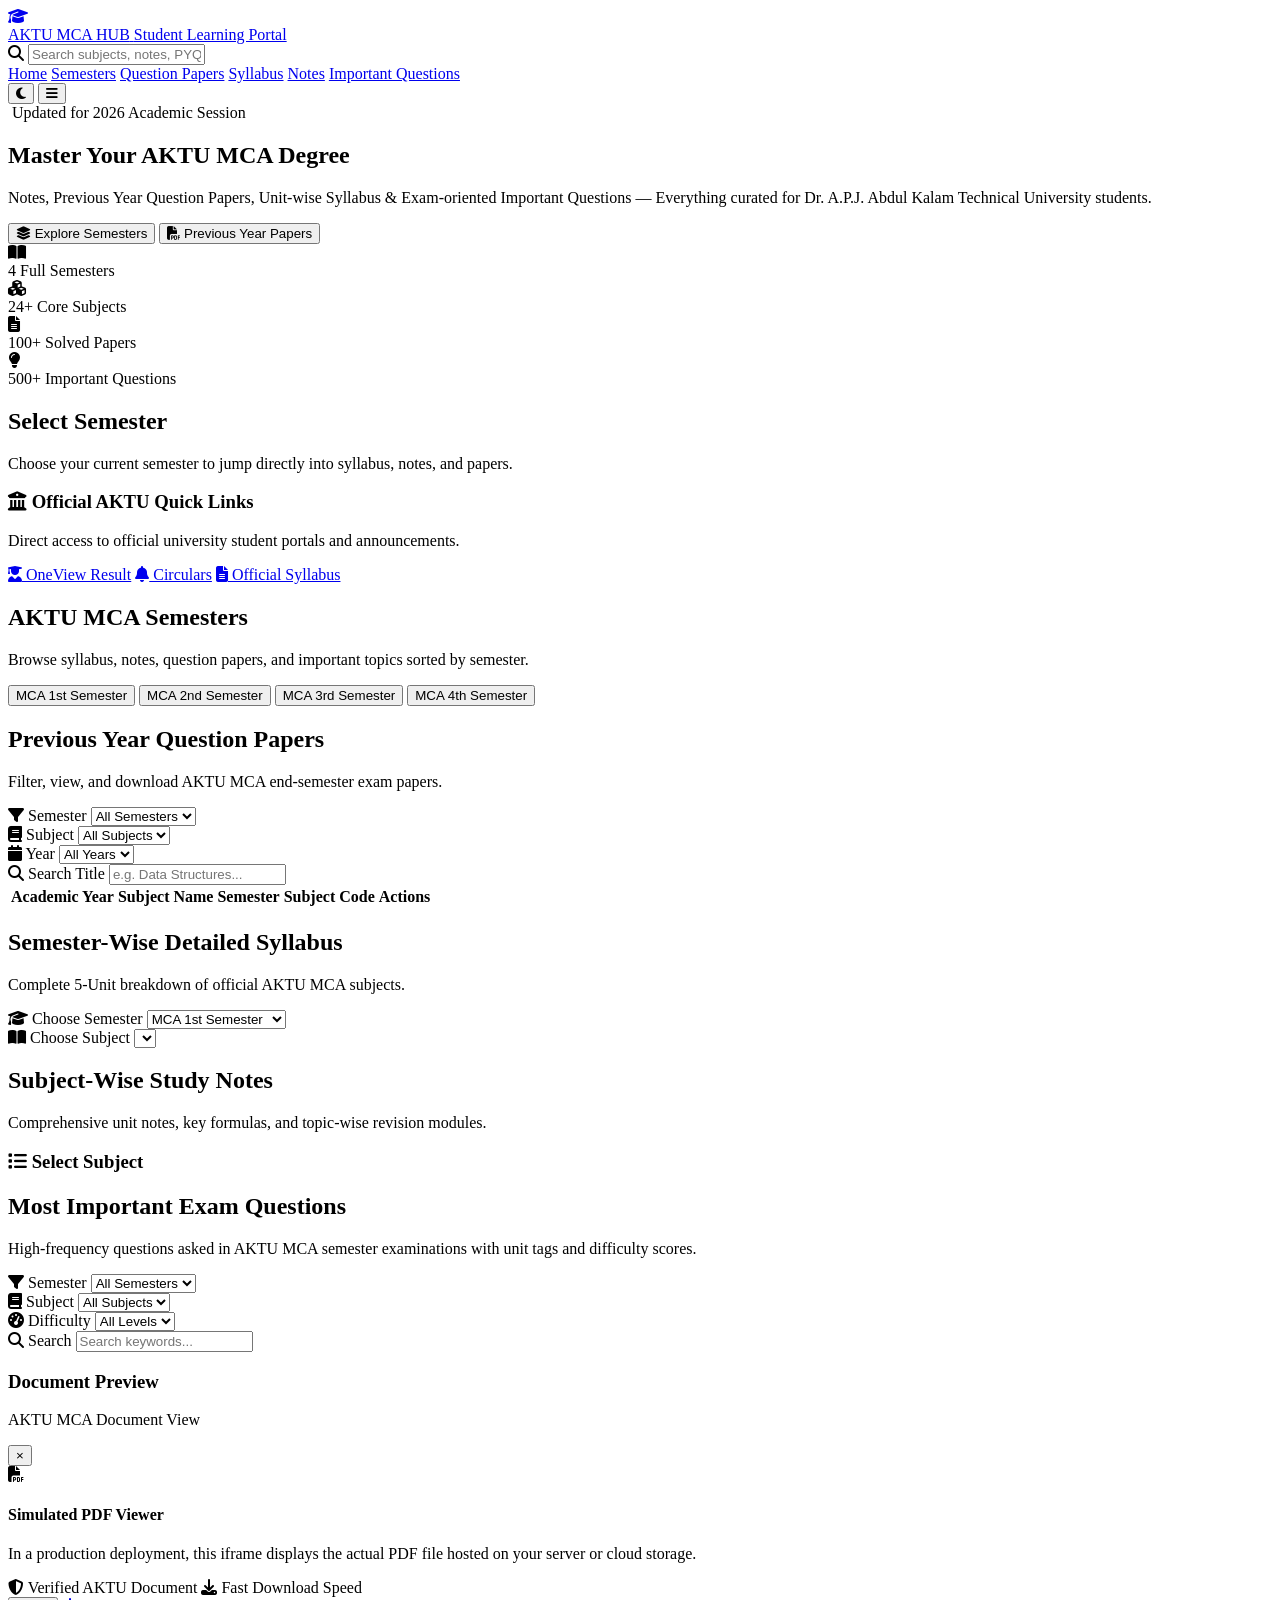
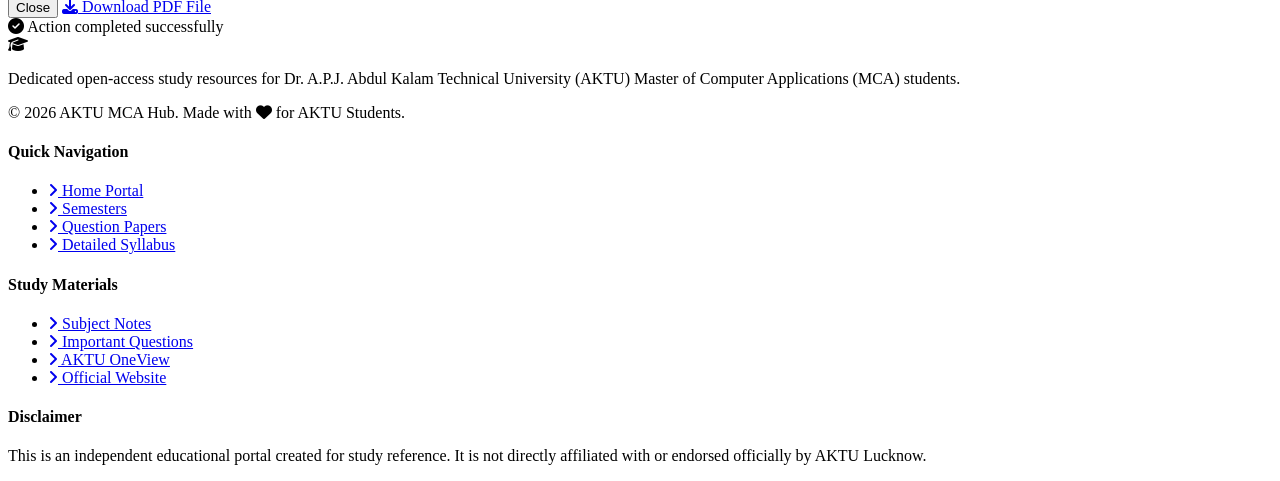
==== index.html @ 26874385 "Rename gemini-code-1790350436405.html to index.html" ====
<!DOCTYPE html>
<html lang="en">
<head>
    <meta charset="UTF-8">
    <meta name="viewport" content="width=device-width, initial-scale=1.0">
    <title>AKTU MCA Hub | Notes, Syllabus, PYQs & Important Questions</title>
    <meta name="description" content="Ultimate educational portal for AKTU MCA students. Get semester syllabus, notes, previous year question papers, and important questions.">
    <!-- Google Fonts -->
    <link href="https://fonts.googleapis.com/css2?family=Plus+Jakarta+Sans:wght@400;500;600;700;800&family=Space+Grotesk:wght@600;700&display=swap" rel="stylesheet">
    <!-- FontAwesome Icons -->
    <link rel="stylesheet" href="https://cdnjs.cloudflare.com/ajax/libs/font-awesome/6.4.0/css/all.min.css">
    <!-- Custom Stylesheet -->
    <link rel="stylesheet" href="style.css">
</head>
<body>

    <!-- Header Navigation -->
    <header class="header">
        <div class="nav-container">
            <a href="#home" class="logo" onclick="switchTab('home')">
                <i class="fa-solid fa-graduation-cap logo-icon"></i>
                <div class="logo-text">
                    <span class="logo-title">AKTU MCA <span class="badge-tag">HUB</span></span>
                    <span class="logo-sub">Student Learning Portal</span>
                </div>
            </a>

            <!-- Search Bar in Header -->
            <div class="header-search">
                <i class="fa-solid fa-magnifying-glass search-icon"></i>
                <input type="text" id="globalSearchInput" placeholder="Search subjects, notes, PYQs, units..." onkeyup="handleGlobalSearch(event)">
                <div id="searchResults" class="search-dropdown"></div>
            </div>

            <nav class="nav-links" id="navLinks">
                <a href="#home" class="nav-link active" onclick="switchTab('home')">Home</a>
                <a href="#semesters" class="nav-link" onclick="switchTab('semesters')">Semesters</a>
                <a href="#papers" class="nav-link" onclick="switchTab('papers')">Question Papers</a>
                <a href="#syllabus" class="nav-link" onclick="switchTab('syllabus')">Syllabus</a>
                <a href="#notes" class="nav-link" onclick="switchTab('notes')">Notes</a>
                <a href="#important" class="nav-link" onclick="switchTab('important')">Important Questions</a>
            </nav>

            <div class="nav-actions">
                <button class="icon-btn" id="themeToggle" onclick="toggleTheme()" title="Toggle Dark/Light Mode">
                    <i class="fa-solid fa-moon"></i>
                </button>
                <button class="mobile-toggle" onclick="toggleMobileMenu()" aria-label="Toggle Navigation">
                    <i class="fa-solid fa-bars"></i>
                </button>
            </div>
        </div>
    </header>

    <!-- Main Content Container -->
    <main class="main-content">

        <!-- ================= HOME TAB ================= -->
        <section id="homeTab" class="tab-content active">
            <!-- Hero Section -->
            <div class="hero">
                <div class="hero-badge">
                    <i class="fa-solid fa-sparkles"></i> Updated for 2026 Academic Session
                </div>
                <h1 class="hero-title">
                    Master Your <span class="text-gradient">AKTU MCA</span> Degree
                </h1>
                <p class="hero-subtitle">
                    Notes, Previous Year Question Papers, Unit-wise Syllabus & Exam-oriented Important Questions — Everything curated for Dr. A.P.J. Abdul Kalam Technical University students.
                </p>
                <div class="hero-cta">
                    <button class="btn btn-primary" onclick="switchTab('semesters')">
                        <i class="fa-solid fa-layer-group"></i> Explore Semesters
                    </button>
                    <button class="btn btn-secondary" onclick="switchTab('papers')">
                        <i class="fa-solid fa-file-pdf"></i> Previous Year Papers
                    </button>
                </div>

                <!-- Stats Grid -->
                <div class="stats-grid">
                    <div class="stat-card">
                        <div class="stat-icon bg-blue"><i class="fa-solid fa-book-open"></i></div>
                        <div class="stat-info">
                            <span class="stat-num">4</span>
                            <span class="stat-label">Full Semesters</span>
                        </div>
                    </div>
                    <div class="stat-card">
                        <div class="stat-icon bg-purple"><i class="fa-solid fa-cubes"></i></div>
                        <div class="stat-info">
                            <span class="stat-num">24+</span>
                            <span class="stat-label">Core Subjects</span>
                        </div>
                    </div>
                    <div class="stat-card">
                        <div class="stat-icon bg-indigo"><i class="fa-solid fa-file-lines"></i></div>
                        <div class="stat-info">
                            <span class="stat-num">100+</span>
                            <span class="stat-label">Solved Papers</span>
                        </div>
                    </div>
                    <div class="stat-card">
                        <div class="stat-icon bg-sky"><i class="fa-solid fa-lightbulb"></i></div>
                        <div class="stat-info">
                            <span class="stat-num">500+</span>
                            <span class="stat-label">Important Questions</span>
                        </div>
                    </div>
                </div>
            </div>

            <!-- Quick Access Semesters -->
            <div class="section-container">
                <div class="section-header">
                    <h2>Select Semester</h2>
                    <p>Choose your current semester to jump directly into syllabus, notes, and papers.</p>
                </div>
                <div class="grid-4" id="homeSemesterCards"></div>
            </div>

            <!-- AKTU Quick Links Bar -->
            <div class="section-container">
                <div class="aktu-banner">
                    <div class="aktu-banner-content">
                        <h3><i class="fa-solid fa-building-columns"></i> Official AKTU Quick Links</h3>
                        <p>Direct access to official university student portals and announcements.</p>
                    </div>
                    <div class="aktu-links">
                        <a href="https://oneview.aktu.ac.in/" target="_blank" rel="noopener" class="aktu-link-btn"><i class="fa-solid fa-user-graduate"></i> OneView Result</a>
                        <a href="https://aktu.ac.in/circulars.html" target="_blank" rel="noopener" class="aktu-link-btn"><i class="fa-solid fa-bell"></i> Circulars</a>
                        <a href="https://aktu.ac.in/syllabus.html" target="_blank" rel="noopener" class="aktu-link-btn"><i class="fa-solid fa-file-lines"></i> Official Syllabus</a>
                    </div>
                </div>
            </div>
        </section>

        <!-- ================= SEMESTERS TAB ================= -->
        <section id="semestersTab" class="tab-content">
            <div class="page-header">
                <h1>AKTU MCA Semesters</h1>
                <p>Browse syllabus, notes, question papers, and important topics sorted by semester.</p>
            </div>

            <!-- Semester Tabs Navigation -->
            <div class="sem-pills-nav" id="semPillsNav">
                <button class="sem-pill active" onclick="filterSemesterTab(1)">MCA 1st Semester</button>
                <button class="sem-pill" onclick="filterSemesterTab(2)">MCA 2nd Semester</button>
                <button class="sem-pill" onclick="filterSemesterTab(3)">MCA 3rd Semester</button>
                <button class="sem-pill" onclick="filterSemesterTab(4)">MCA 4th Semester</button>
            </div>

            <div id="semesterSubjectsDisplay" class="grid-3 mt-8"></div>
        </section>

        <!-- ================= QUESTION PAPERS TAB ================= -->
        <section id="papersTab" class="tab-content">
            <div class="page-header">
                <h1>Previous Year Question Papers</h1>
                <p>Filter, view, and download AKTU MCA end-semester exam papers.</p>
            </div>

            <!-- Filters Bar -->
            <div class="filter-card">
                <div class="filter-grid">
                    <div class="filter-group">
                        <label for="paperSemFilter"><i class="fa-solid fa-filter"></i> Semester</label>
                        <select id="paperSemFilter" onchange="applyPaperFilters()">
                            <option value="all">All Semesters</option>
                            <option value="1">1st Semester</option>
                            <option value="2">2nd Semester</option>
                            <option value="3">3rd Semester</option>
                            <option value="4">4th Semester</option>
                        </select>
                    </div>
                    <div class="filter-group">
                        <label for="paperSubjectFilter"><i class="fa-solid fa-book"></i> Subject</label>
                        <select id="paperSubjectFilter" onchange="applyPaperFilters()">
                            <option value="all">All Subjects</option>
                        </select>
                    </div>
                    <div class="filter-group">
                        <label for="paperYearFilter"><i class="fa-solid fa-calendar"></i> Year</label>
                        <select id="paperYearFilter" onchange="applyPaperFilters()">
                            <option value="all">All Years</option>
                            <option value="2025-26">2025-26</option>
                            <option value="2024-25">2024-25</option>
                            <option value="2023-24">2023-24</option>
                            <option value="2022-23">2022-23</option>
                            <option value="2021-22">2021-22</option>
                        </select>
                    </div>
                    <div class="filter-group search-filter">
                        <label for="paperSearchInput"><i class="fa-solid fa-search"></i> Search Title</label>
                        <input type="text" id="paperSearchInput" placeholder="e.g. Data Structures..." oninput="applyPaperFilters()">
                    </div>
                </div>
            </div>

            <!-- Papers Table -->
            <div class="table-responsive mt-6">
                <table class="data-table">
                    <thead>
                        <tr>
                            <th>Academic Year</th>
                            <th>Subject Name</th>
                            <th>Semester</th>
                            <th>Subject Code</th>
                            <th>Actions</th>
                        </tr>
                    </thead>
                    <tbody id="papersTableBody">
                        <!-- Populated by JavaScript -->
                    </tbody>
                </table>
            </div>
        </section>

        <!-- ================= SYLLABUS TAB ================= -->
        <section id="syllabusTab" class="tab-content">
            <div class="page-header">
                <h1>Semester-Wise Detailed Syllabus</h1>
                <p>Complete 5-Unit breakdown of official AKTU MCA subjects.</p>
            </div>

            <div class="filter-card">
                <div class="filter-grid-2">
                    <div class="filter-group">
                        <label for="sylSemSelect"><i class="fa-solid fa-graduation-cap"></i> Choose Semester</label>
                        <select id="sylSemSelect" onchange="populateSyllabusSubjects()">
                            <option value="1">MCA 1st Semester</option>
                            <option value="2">MCA 2nd Semester</option>
                            <option value="3">MCA 3rd Semester</option>
                            <option value="4">MCA 4th Semester</option>
                        </select>
                    </div>
                    <div class="filter-group">
                        <label for="sylSubSelect"><i class="fa-solid fa-book-open"></i> Choose Subject</label>
                        <select id="sylSubSelect" onchange="renderSyllabusDetail()"></select>
                    </div>
                </div>
            </div>

            <div id="syllabusDetailContainer" class="mt-6"></div>
        </section>

        <!-- ================= NOTES TAB ================= -->
        <section id="notesTab" class="tab-content">
            <div class="page-header">
                <h1>Subject-Wise Study Notes</h1>
                <p>Comprehensive unit notes, key formulas, and topic-wise revision modules.</p>
            </div>

            <div class="notes-wrapper">
                <!-- Sidebar Subject List -->
                <div class="notes-sidebar">
                    <h3 class="sidebar-title"><i class="fa-solid fa-list"></i> Select Subject</h3>
                    <div id="notesSubjectList" class="notes-sub-list"></div>
                </div>

                <!-- Main Content Area -->
                <div class="notes-main" id="notesMainContent">
                    <!-- Populated dynamically -->
                </div>
            </div>
        </section>

        <!-- ================= IMPORTANT QUESTIONS TAB ================= -->
        <section id="importantTab" class="tab-content">
            <div class="page-header">
                <h1>Most Important Exam Questions</h1>
                <p>High-frequency questions asked in AKTU MCA semester examinations with unit tags and difficulty scores.</p>
            </div>

            <div class="filter-card">
                <div class="filter-grid">
                    <div class="filter-group">
                        <label for="impSemFilter"><i class="fa-solid fa-filter"></i> Semester</label>
                        <select id="impSemFilter" onchange="applyImportantFilters()">
                            <option value="all">All Semesters</option>
                            <option value="1">1st Semester</option>
                            <option value="2">2nd Semester</option>
                            <option value="3">3rd Semester</option>
                            <option value="4">4th Semester</option>
                        </select>
                    </div>
                    <div class="filter-group">
                        <label for="impSubjectFilter"><i class="fa-solid fa-book"></i> Subject</label>
                        <select id="impSubjectFilter" onchange="applyImportantFilters()">
                            <option value="all">All Subjects</option>
                        </select>
                    </div>
                    <div class="filter-group">
                        <label for="impDiffFilter"><i class="fa-solid fa-gauge-high"></i> Difficulty</label>
                        <select id="impDiffFilter" onchange="applyImportantFilters()">
                            <option value="all">All Levels</option>
                            <option value="Easy">Easy</option>
                            <option value="Medium">Medium</option>
                            <option value="Hard">Hard</option>
                        </select>
                    </div>
                    <div class="filter-group">
                        <label for="impSearchInput"><i class="fa-solid fa-magnifying-glass"></i> Search</label>
                        <input type="text" id="impSearchInput" placeholder="Search keywords..." oninput="applyImportantFilters()">
                    </div>
                </div>
            </div>

            <div id="importantQuestionsList" class="grid-1 mt-6"></div>
        </section>

    </main>

    <!-- PDF Preview Modal -->
    <div id="pdfModal" class="modal">
        <div class="modal-content">
            <div class="modal-header">
                <div>
                    <h3 id="pdfModalTitle">Document Preview</h3>
                    <p id="pdfModalSubtitle" class="text-sm text-gray">AKTU MCA Document View</p>
                </div>
                <button class="modal-close" onclick="closePdfModal()">&times;</button>
            </div>
            <div class="modal-body">
                <div class="pdf-placeholder-box">
                    <i class="fa-solid fa-file-pdf pdf-big-icon"></i>
                    <h4 id="pdfSimTitle">Simulated PDF Viewer</h4>
                    <p>In a production deployment, this iframe displays the actual PDF file hosted on your server or cloud storage.</p>
                    <div class="pdf-sim-meta" id="pdfSimMeta">
                        <span><i class="fa-solid fa-shield-halved"></i> Verified AKTU Document</span>
                        <span><i class="fa-solid fa-download"></i> Fast Download Speed</span>
                    </div>
                </div>
            </div>
            <div class="modal-footer">
                <button class="btn btn-secondary" onclick="closePdfModal()">Close</button>
                <a id="pdfDownloadBtn" href="#" class="btn btn-primary" download><i class="fa-solid fa-download"></i> Download PDF File</a>
            </div>
        </div>
    </div>

    <!-- Quick Toast Notification -->
    <div id="toast" class="toast"><i class="fa-solid fa-circle-check"></i> <span id="toastMsg">Action completed successfully</span></div>

    <!-- Footer -->
    <footer class="footer">
        <div class="footer-container">
            <div class="footer-about">
                <div class="logo">
                    <i class="fa-solid fa-graduation-cap logo-icon"></i>
                    <span class="logo-title" style="color: white;">AKTU MCA <span class="badge-tag">HUB</span></span>
                </div>
                <p class="mt-4">Dedicated open-access study resources for Dr. A.P.J. Abdul Kalam Technical University (AKTU) Master of Computer Applications (MCA) students.</p>
                <p class="copyright">&copy; 2026 AKTU MCA Hub. Made with <i class="fa-solid fa-heart text-red"></i> for AKTU Students.</p>
            </div>

            <div class="footer-links-col">
                <h4>Quick Navigation</h4>
                <ul>
                    <li><a href="#home" onclick="switchTab('home')"><i class="fa-solid fa-angle-right"></i> Home Portal</a></li>
                    <li><a href="#semesters" onclick="switchTab('semesters')"><i class="fa-solid fa-angle-right"></i> Semesters</a></li>
                    <li><a href="#papers" onclick="switchTab('papers')"><i class="fa-solid fa-angle-right"></i> Question Papers</a></li>
                    <li><a href="#syllabus" onclick="switchTab('syllabus')"><i class="fa-solid fa-angle-right"></i> Detailed Syllabus</a></li>
                </ul>
            </div>

            <div class="footer-links-col">
                <h4>Study Materials</h4>
                <ul>
                    <li><a href="#notes" onclick="switchTab('notes')"><i class="fa-solid fa-angle-right"></i> Subject Notes</a></li>
                    <li><a href="#important" onclick="switchTab('important')"><i class="fa-solid fa-angle-right"></i> Important Questions</a></li>
                    <li><a href="https://oneview.aktu.ac.in/" target="_blank" rel="noopener"><i class="fa-solid fa-angle-right"></i> AKTU OneView</a></li>
                    <li><a href="https://aktu.ac.in/" target="_blank" rel="noopener"><i class="fa-solid fa-angle-right"></i> Official Website</a></li>
                </ul>
            </div>

            <div class="footer-links-col">
                <h4>Disclaimer</h4>
                <p class="text-sm">This is an independent educational portal created for study reference. It is not directly affiliated with or endorsed officially by AKTU Lucknow.</p>
            </div>
        </div>
    </footer>

    <!-- Custom Script -->
    <script src="script.js"></script>
</body>
</html>
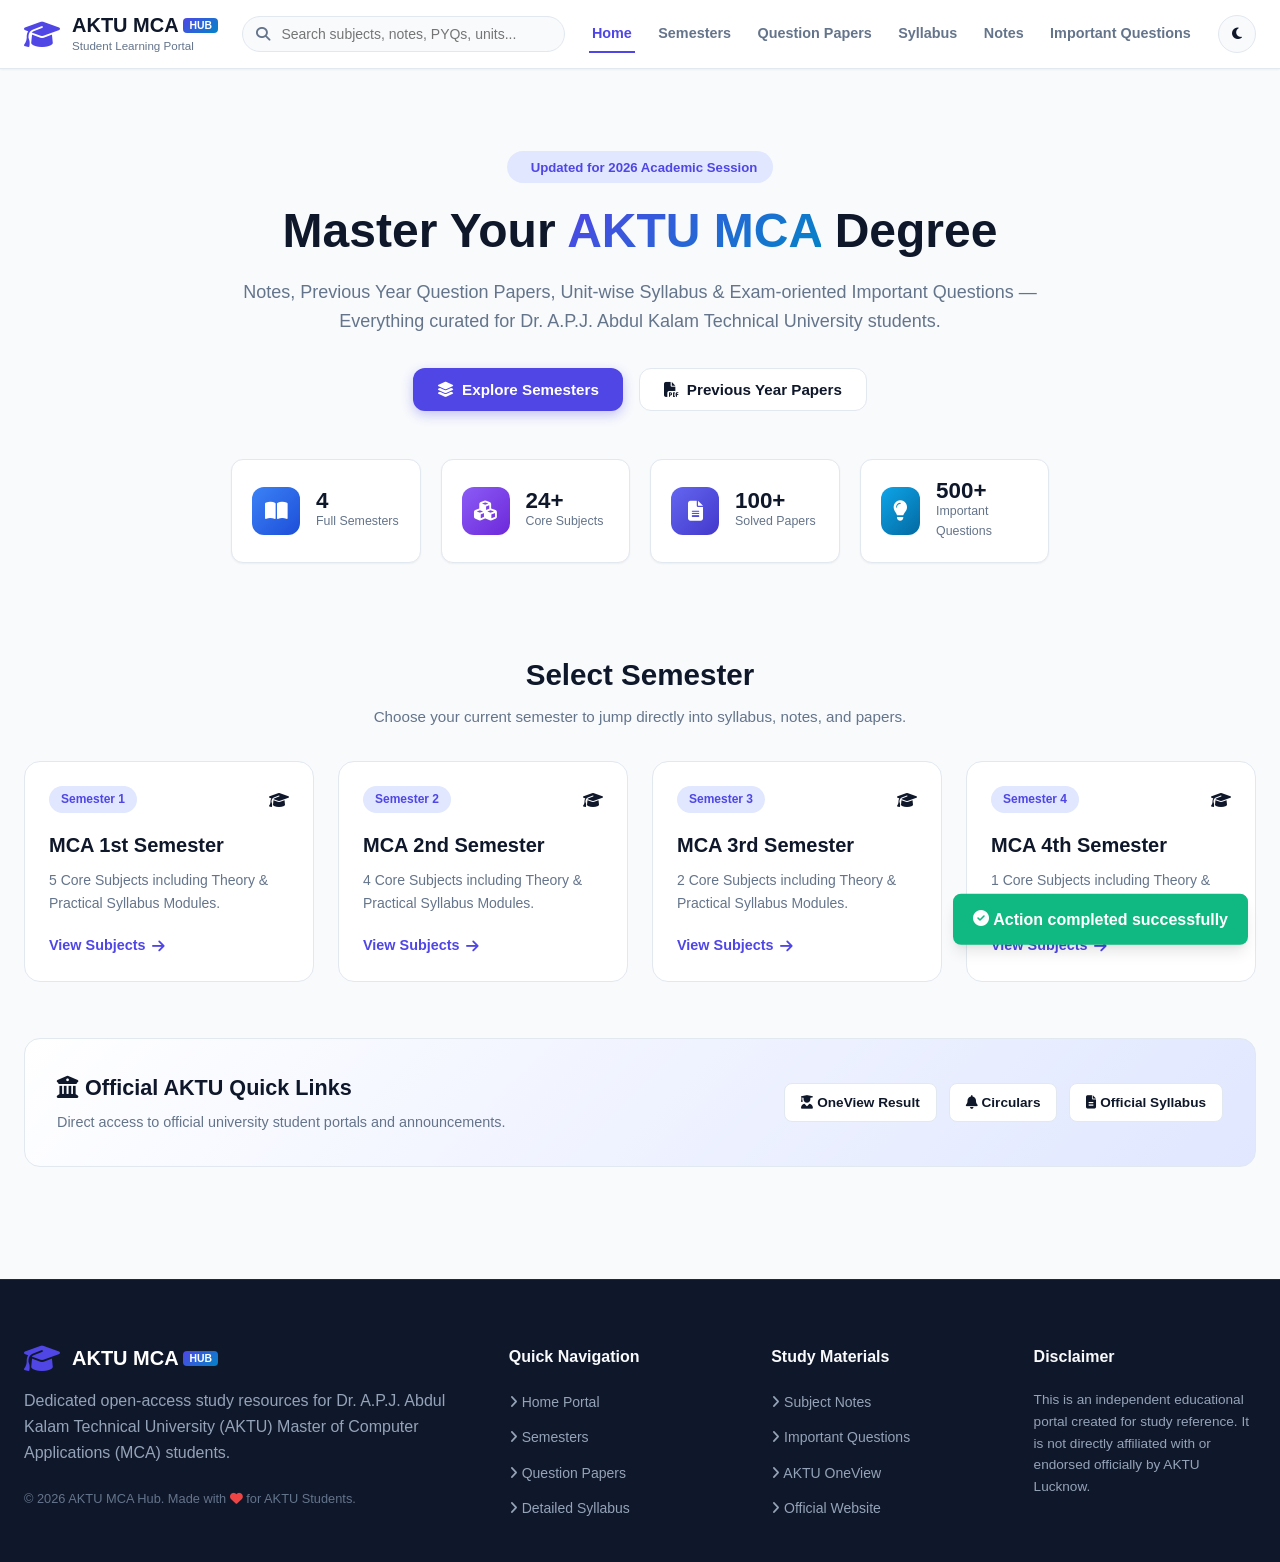
==== commit 08691e6b: "Update index.html" ====
--- a/index.html
+++ b/index.html
@@ -2,6 +2,7 @@
 <html lang="en">
 <head>
     <meta charset="UTF-8">
+    <meta name="google-site-verification" content="Li4722QIAtyXwgl3oSzcyCF-zjgNYUG3w9aTmEnImBg" />
     <meta name="viewport" content="width=device-width, initial-scale=1.0">
     <title>AKTU MCA Hub | Notes, Syllabus, PYQs & Important Questions</title>
     <meta name="description" content="Ultimate educational portal for AKTU MCA students. Get semester syllabus, notes, previous year question papers, and important questions.">
--- a/style.css
+++ b/style.css
@@ -0,0 +1,974 @@
+/* ==========================================================================
+   AKTU MCA Hub - Complete Stylesheet
+   Theme: Light/Dark Modern Academic Portal
+   ========================================================================== */
+
+:root {
+    --primary: #4f46e5;
+    --primary-hover: #4338ca;
+    --primary-light: #e0e7ff;
+    --secondary: #0284c7;
+    --secondary-hover: #0369a1;
+    --background: #f8fafc;
+    --surface: #ffffff;
+    --surface-border: #e2e8f0;
+    --text-main: #0f172a;
+    --text-muted: #64748b;
+    --text-inverse: #ffffff;
+    --shadow-sm: 0 1px 2px 0 rgba(0, 0, 0, 0.05);
+    --shadow-md: 0 4px 6px -1px rgba(0, 0, 0, 0.1), 0 2px 4px -1px rgba(0, 0, 0, 0.06);
+    --shadow-lg: 0 10px 15px -3px rgba(0, 0, 0, 0.1), 0 4px 6px -2px rgba(0, 0, 0, 0.05);
+    --radius-sm: 8px;
+    --radius-md: 12px;
+    --radius-lg: 16px;
+    --transition: all 0.25s cubic-bezier(0.4, 0, 0.2, 1);
+}
+
+[data-theme="dark"] {
+    --primary: #6366f1;
+    --primary-hover: #818cf8;
+    --primary-light: rgba(99, 102, 241, 0.15);
+    --secondary: #38bdf8;
+    --secondary-hover: #7dd3fc;
+    --background: #0f172a;
+    --surface: #1e293b;
+    --surface-border: #334155;
+    --text-main: #f8fafc;
+    --text-muted: #94a3b8;
+    --shadow-sm: 0 1px 2px 0 rgba(0, 0, 0, 0.3);
+    --shadow-md: 0 4px 6px -1px rgba(0, 0, 0, 0.4);
+    --shadow-lg: 0 10px 25px -3px rgba(0, 0, 0, 0.5);
+}
+
+* {
+    box-sizing: border-box;
+    margin: 0;
+    padding: 0;
+}
+
+body {
+    font-family: 'Plus Jakarta Sans', sans-serif;
+    background-color: var(--background);
+    color: var(--text-main);
+    line-height: 1.6;
+    transition: background-color 0.3s, color 0.3s;
+}
+
+a {
+    color: var(--primary);
+    text-decoration: none;
+    transition: var(--transition);
+}
+
+a:hover {
+    color: var(--primary-hover);
+}
+
+button {
+    font-family: inherit;
+    cursor: pointer;
+    border: none;
+    outline: none;
+}
+
+/* ================= HEADER & NAV ================= */
+.header {
+    position: sticky;
+    top: 0;
+    z-index: 100;
+    background-color: var(--surface);
+    border-bottom: 1px solid var(--surface-border);
+    box-shadow: var(--shadow-sm);
+    backdrop-filter: blur(8px);
+}
+
+.nav-container {
+    max-width: 1280px;
+    margin: 0 auto;
+    padding: 0.8rem 1.5rem;
+    display: flex;
+    align-items: center;
+    justify-content: space-between;
+    gap: 1.5rem;
+}
+
+.logo {
+    display: flex;
+    align-items: center;
+    gap: 0.75rem;
+    text-decoration: none;
+}
+
+.logo-icon {
+    font-size: 1.8rem;
+    color: var(--primary);
+}
+
+.logo-text {
+    display: flex;
+    flex-direction: column;
+}
+
+.logo-title {
+    font-family: 'Space Grotesk', sans-serif;
+    font-weight: 700;
+    font-size: 1.25rem;
+    color: var(--text-main);
+    line-height: 1.2;
+}
+
+.badge-tag {
+    background: linear-gradient(135deg, var(--primary), var(--secondary));
+    color: white;
+    font-size: 0.65rem;
+    padding: 2px 6px;
+    border-radius: 4px;
+    vertical-align: middle;
+}
+
+.logo-sub {
+    font-size: 0.725rem;
+    color: var(--text-muted);
+}
+
+.header-search {
+    position: relative;
+    flex: 1;
+    max-width: 380px;
+}
+
+.header-search input {
+    width: 100%;
+    padding: 0.55rem 1rem 0.55rem 2.4rem;
+    border-radius: 20px;
+    border: 1px solid var(--surface-border);
+    background-color: var(--background);
+    color: var(--text-main);
+    font-size: 0.875rem;
+    transition: var(--transition);
+}
+
+.header-search input:focus {
+    border-color: var(--primary);
+    box-shadow: 0 0 0 3px var(--primary-light);
+    outline: none;
+}
+
+.search-icon {
+    position: absolute;
+    left: 0.85rem;
+    top: 50%;
+    transform: translateY(-50%);
+    color: var(--text-muted);
+    font-size: 0.875rem;
+}
+
+.search-dropdown {
+    position: absolute;
+    top: 110%;
+    left: 0;
+    right: 0;
+    background: var(--surface);
+    border: 1px solid var(--surface-border);
+    border-radius: var(--radius-md);
+    box-shadow: var(--shadow-lg);
+    max-height: 350px;
+    overflow-y: auto;
+    display: none;
+    z-index: 1000;
+}
+
+.search-dropdown.active {
+    display: block;
+}
+
+.search-item {
+    padding: 0.75rem 1rem;
+    border-bottom: 1px solid var(--surface-border);
+    cursor: pointer;
+    display: flex;
+    justify-content: space-between;
+    align-items: center;
+}
+
+.search-item:hover {
+    background-color: var(--primary-light);
+}
+
+.nav-links {
+    display: flex;
+    gap: 1.25rem;
+}
+
+.nav-link {
+    color: var(--text-muted);
+    font-weight: 600;
+    font-size: 0.9rem;
+    padding: 0.4rem 0.2rem;
+    border-bottom: 2px solid transparent;
+}
+
+.nav-link:hover, .nav-link.active {
+    color: var(--primary);
+    border-bottom-color: var(--primary);
+}
+
+.nav-actions {
+    display: flex;
+    align-items: center;
+    gap: 0.75rem;
+}
+
+.icon-btn {
+    background: var(--background);
+    border: 1px solid var(--surface-border);
+    color: var(--text-main);
+    width: 38px;
+    height: 38px;
+    border-radius: 50%;
+    display: flex;
+    align-items: center;
+    justify-content: center;
+    transition: var(--transition);
+}
+
+.icon-btn:hover {
+    background: var(--primary-light);
+    color: var(--primary);
+}
+
+.mobile-toggle {
+    display: none;
+    background: transparent;
+    font-size: 1.25rem;
+    color: var(--text-main);
+}
+
+/* ================= HERO SECTION ================= */
+.main-content {
+    max-width: 1280px;
+    margin: 0 auto;
+    padding: 2rem 1.5rem;
+    min-height: calc(100vh - 250px);
+}
+
+.tab-content {
+    display: none;
+    animation: fadeIn 0.3s ease-in-out;
+}
+
+.tab-content.active {
+    display: block;
+}
+
+@keyframes fadeIn {
+    from { opacity: 0; transform: translateY(6px); }
+    to { opacity: 1; transform: translateY(0); }
+}
+
+.hero {
+    text-align: center;
+    padding: 3rem 1rem 2rem;
+    max-width: 850px;
+    margin: 0 auto;
+}
+
+.hero-badge {
+    display: inline-flex;
+    align-items: center;
+    gap: 0.5rem;
+    background: var(--primary-light);
+    color: var(--primary);
+    font-weight: 700;
+    font-size: 0.825rem;
+    padding: 0.35rem 1rem;
+    border-radius: 20px;
+    margin-bottom: 1.25rem;
+}
+
+.hero-title {
+    font-family: 'Space Grotesk', sans-serif;
+    font-size: 3rem;
+    font-weight: 800;
+    line-height: 1.15;
+    margin-bottom: 1.25rem;
+}
+
+.text-gradient {
+    background: linear-gradient(135deg, var(--primary), var(--secondary));
+    -webkit-background-clip: text;
+    -webkit-text-fill-color: transparent;
+}
+
+.hero-subtitle {
+    font-size: 1.125rem;
+    color: var(--text-muted);
+    margin-bottom: 2rem;
+}
+
+.hero-cta {
+    display: flex;
+    justify-content: center;
+    gap: 1rem;
+    flex-wrap: wrap;
+    margin-bottom: 3rem;
+}
+
+.btn {
+    display: inline-flex;
+    align-items: center;
+    gap: 0.5rem;
+    padding: 0.75rem 1.5rem;
+    border-radius: var(--radius-md);
+    font-weight: 600;
+    font-size: 0.95rem;
+    transition: var(--transition);
+}
+
+.btn-primary {
+    background-color: var(--primary);
+    color: white;
+    box-shadow: 0 4px 12px rgba(79, 70, 229, 0.3);
+}
+
+.btn-primary:hover {
+    background-color: var(--primary-hover);
+    color: white;
+    transform: translateY(-2px);
+}
+
+.btn-secondary {
+    background-color: var(--surface);
+    color: var(--text-main);
+    border: 1px solid var(--surface-border);
+}
+
+.btn-secondary:hover {
+    background-color: var(--primary-light);
+    color: var(--primary);
+    transform: translateY(-2px);
+}
+
+.stats-grid {
+    display: grid;
+    grid-template-columns: repeat(auto-fit, minmax(180px, 1fr));
+    gap: 1.25rem;
+    margin-top: 1.5rem;
+}
+
+.stat-card {
+    background: var(--surface);
+    border: 1px solid var(--surface-border);
+    border-radius: var(--radius-md);
+    padding: 1.25rem;
+    display: flex;
+    align-items: center;
+    gap: 1rem;
+    box-shadow: var(--shadow-sm);
+}
+
+.stat-icon {
+    width: 48px;
+    height: 48px;
+    border-radius: 12px;
+    display: flex;
+    align-items: center;
+    justify-content: center;
+    font-size: 1.25rem;
+    color: white;
+}
+
+.bg-blue { background: linear-gradient(135deg, #3b82f6, #1d4ed8); }
+.bg-purple { background: linear-gradient(135deg, #8b5cf6, #6d28d9); }
+.bg-indigo { background: linear-gradient(135deg, #6366f1, #4338ca); }
+.bg-sky { background: linear-gradient(135deg, #0ea5e9, #0369a1); }
+
+.stat-info {
+    display: flex;
+    flex-direction: column;
+    text-align: left;
+}
+
+.stat-num {
+    font-weight: 800;
+    font-size: 1.4rem;
+    line-height: 1;
+}
+
+.stat-label {
+    font-size: 0.775rem;
+    color: var(--text-muted);
+}
+
+/* ================= GRID & CARDS ================= */
+.section-container {
+    margin-top: 3.5rem;
+}
+
+.section-header {
+    text-align: center;
+    margin-bottom: 2rem;
+}
+
+.section-header h2 {
+    font-family: 'Space Grotesk', sans-serif;
+    font-size: 1.85rem;
+    margin-bottom: 0.4rem;
+}
+
+.section-header p {
+    color: var(--text-muted);
+    font-size: 0.95rem;
+}
+
+.grid-4 { display: grid; grid-template-columns: repeat(auto-fit, minmax(260px, 1fr)); gap: 1.5rem; }
+.grid-3 { display: grid; grid-template-columns: repeat(auto-fit, minmax(310px, 1fr)); gap: 1.5rem; }
+.grid-2 { display: grid; grid-template-columns: repeat(auto-fit, minmax(450px, 1fr)); gap: 1.5rem; }
+.grid-1 { display: flex; flex-direction: column; gap: 1.25rem; }
+
+.card {
+    background: var(--surface);
+    border: 1px solid var(--surface-border);
+    border-radius: var(--radius-lg);
+    padding: 1.5rem;
+    transition: var(--transition);
+    display: flex;
+    flex-direction: column;
+    justify-content: space-between;
+}
+
+.card:hover {
+    transform: translateY(-4px);
+    box-shadow: var(--shadow-lg);
+    border-color: var(--primary-light);
+}
+
+.sem-card-header {
+    display: flex;
+    justify-content: space-between;
+    align-items: center;
+    margin-bottom: 1rem;
+}
+
+.sem-badge {
+    background: var(--primary-light);
+    color: var(--primary);
+    font-weight: 700;
+    font-size: 0.75rem;
+    padding: 0.25rem 0.75rem;
+    border-radius: 20px;
+}
+
+.card-title {
+    font-size: 1.25rem;
+    font-weight: 700;
+    margin-bottom: 0.5rem;
+}
+
+.card-desc {
+    color: var(--text-muted);
+    font-size: 0.875rem;
+    margin-bottom: 1.25rem;
+}
+
+.card-link {
+    font-weight: 700;
+    font-size: 0.9rem;
+    display: inline-flex;
+    align-items: center;
+    gap: 0.4rem;
+}
+
+/* Official AKTU Banner */
+.aktu-banner {
+    background: linear-gradient(135deg, var(--surface), var(--primary-light));
+    border: 1px solid var(--surface-border);
+    border-radius: var(--radius-lg);
+    padding: 2rem;
+    display: flex;
+    justify-content: space-between;
+    align-items: center;
+    flex-wrap: wrap;
+    gap: 1.5rem;
+}
+
+.aktu-banner-content h3 {
+    font-size: 1.35rem;
+    margin-bottom: 0.3rem;
+}
+
+.aktu-banner-content p {
+    color: var(--text-muted);
+    font-size: 0.9rem;
+}
+
+.aktu-links {
+    display: flex;
+    gap: 0.75rem;
+    flex-wrap: wrap;
+}
+
+.aktu-link-btn {
+    background: var(--surface);
+    color: var(--text-main);
+    border: 1px solid var(--surface-border);
+    padding: 0.5rem 1rem;
+    border-radius: var(--radius-sm);
+    font-size: 0.85rem;
+    font-weight: 600;
+}
+
+.aktu-link-btn:hover {
+    background: var(--primary);
+    color: white;
+}
+
+/* ================= PAGE HEADERS & FILTERS ================= */
+.page-header {
+    margin-bottom: 2rem;
+}
+
+.page-header h1 {
+    font-family: 'Space Grotesk', sans-serif;
+    font-size: 2.25rem;
+    margin-bottom: 0.3rem;
+}
+
+.page-header p {
+    color: var(--text-muted);
+}
+
+.filter-card {
+    background: var(--surface);
+    border: 1px solid var(--surface-border);
+    border-radius: var(--radius-md);
+    padding: 1.25rem;
+    box-shadow: var(--shadow-sm);
+}
+
+.filter-grid {
+    display: grid;
+    grid-template-columns: repeat(auto-fit, minmax(200px, 1fr));
+    gap: 1rem;
+}
+
+.filter-grid-2 {
+    display: grid;
+    grid-template-columns: repeat(auto-fit, minmax(280px, 1fr));
+    gap: 1rem;
+}
+
+.filter-group {
+    display: flex;
+    flex-direction: column;
+    gap: 0.4rem;
+}
+
+.filter-group label {
+    font-size: 0.8rem;
+    font-weight: 700;
+    color: var(--text-muted);
+}
+
+.filter-group select, .filter-group input {
+    padding: 0.6rem 0.8rem;
+    border-radius: var(--radius-sm);
+    border: 1px solid var(--surface-border);
+    background: var(--background);
+    color: var(--text-main);
+    font-size: 0.9rem;
+    outline: none;
+}
+
+.filter-group select:focus, .filter-group input:focus {
+    border-color: var(--primary);
+}
+
+/* ================= TABLES ================= */
+.table-responsive {
+    overflow-x: auto;
+    background: var(--surface);
+    border: 1px solid var(--surface-border);
+    border-radius: var(--radius-md);
+}
+
+.data-table {
+    width: 100%;
+    border-collapse: collapse;
+    text-align: left;
+}
+
+.data-table th, .data-table td {
+    padding: 1rem 1.25rem;
+    border-bottom: 1px solid var(--surface-border);
+}
+
+.data-table th {
+    background-color: var(--background);
+    font-weight: 700;
+    font-size: 0.85rem;
+    color: var(--text-muted);
+    text-transform: uppercase;
+}
+
+.data-table tbody tr:hover {
+    background-color: var(--primary-light);
+}
+
+.code-badge {
+    font-family: monospace;
+    background: var(--background);
+    padding: 2px 6px;
+    border-radius: 4px;
+    border: 1px solid var(--surface-border);
+    font-size: 0.85rem;
+}
+
+/* ================= SEMESTER PILLS NAV ================= */
+.sem-pills-nav {
+    display: flex;
+    gap: 0.5rem;
+    border-bottom: 2px solid var(--surface-border);
+    padding-bottom: 0.5rem;
+    overflow-x: auto;
+}
+
+.sem-pill {
+    padding: 0.6rem 1.25rem;
+    border-radius: var(--radius-sm);
+    background: transparent;
+    color: var(--text-muted);
+    font-weight: 600;
+    white-space: nowrap;
+}
+
+.sem-pill.active {
+    background: var(--primary);
+    color: white;
+}
+
+.subject-card-actions {
+    display: flex;
+    flex-wrap: wrap;
+    gap: 0.5rem;
+    margin-top: 1rem;
+    padding-top: 1rem;
+    border-top: 1px solid var(--surface-border);
+}
+
+.sub-action-btn {
+    font-size: 0.775rem;
+    padding: 0.35rem 0.65rem;
+    border-radius: 6px;
+    background: var(--background);
+    border: 1px solid var(--surface-border);
+    color: var(--text-main);
+    font-weight: 600;
+}
+
+.sub-action-btn:hover {
+    background: var(--primary-light);
+    color: var(--primary);
+}
+
+/* ================= NOTES LAYOUT ================= */
+.notes-wrapper {
+    display: grid;
+    grid-template-columns: 280px 1fr;
+    gap: 1.5rem;
+}
+
+.notes-sidebar {
+    background: var(--surface);
+    border: 1px solid var(--surface-border);
+    border-radius: var(--radius-md);
+    padding: 1.25rem;
+    height: fit-content;
+}
+
+.sidebar-title {
+    font-size: 1rem;
+    margin-bottom: 1rem;
+    padding-bottom: 0.5rem;
+    border-bottom: 1px solid var(--surface-border);
+}
+
+.notes-sub-list {
+    display: flex;
+    flex-direction: column;
+    gap: 0.4rem;
+}
+
+.notes-sub-item {
+    padding: 0.6rem 0.8rem;
+    border-radius: var(--radius-sm);
+    cursor: pointer;
+    font-size: 0.875rem;
+    font-weight: 600;
+    color: var(--text-muted);
+    transition: var(--transition);
+}
+
+.notes-sub-item:hover, .notes-sub-item.active {
+    background: var(--primary-light);
+    color: var(--primary);
+}
+
+.notes-main {
+    background: var(--surface);
+    border: 1px solid var(--surface-border);
+    border-radius: var(--radius-md);
+    padding: 1.75rem;
+}
+
+.topic-accordion {
+    border: 1px solid var(--surface-border);
+    border-radius: var(--radius-md);
+    margin-bottom: 1rem;
+    overflow: hidden;
+}
+
+.topic-header {
+    background: var(--background);
+    padding: 1rem 1.25rem;
+    font-weight: 700;
+    cursor: pointer;
+    display: flex;
+    justify-content: space-between;
+    align-items: center;
+}
+
+.topic-body {
+    padding: 1.25rem;
+    border-top: 1px solid var(--surface-border);
+    display: none;
+    background: var(--surface);
+}
+
+.topic-accordion.open .topic-body {
+    display: block;
+}
+
+/* ================= IMPORTANT QUESTIONS ================= */
+.imp-card {
+    background: var(--surface);
+    border: 1px solid var(--surface-border);
+    border-left: 4px solid var(--primary);
+    border-radius: var(--radius-md);
+    padding: 1.25rem;
+}
+
+.imp-header {
+    display: flex;
+    justify-content: space-between;
+    gap: 1rem;
+    margin-bottom: 0.75rem;
+}
+
+.imp-tags {
+    display: flex;
+    gap: 0.5rem;
+    align-items: center;
+}
+
+.tag {
+    font-size: 0.7rem;
+    font-weight: 700;
+    padding: 2px 8px;
+    border-radius: 12px;
+    text-transform: uppercase;
+}
+
+.tag-unit { background: #e0f2fe; color: #0369a1; }
+.tag-easy { background: #dcfce7; color: #15803d; }
+.tag-med { background: #fef3c7; color: #b45309; }
+.tag-hard { background: #ffe4e6; color: #be123c; }
+
+.imp-q-text {
+    font-size: 1.05rem;
+    font-weight: 700;
+    margin-bottom: 0.75rem;
+}
+
+.answer-toggle-btn {
+    background: transparent;
+    color: var(--primary);
+    font-weight: 700;
+    font-size: 0.85rem;
+    padding: 0;
+}
+
+.answer-box {
+    margin-top: 1rem;
+    padding: 1rem;
+    background: var(--background);
+    border-radius: var(--radius-sm);
+    font-size: 0.9rem;
+    display: none;
+    border-left: 3px solid var(--secondary);
+}
+
+/* ================= MODAL & TOAST ================= */
+.modal {
+    position: fixed;
+    top: 0; left: 0; width: 100%; height: 100%;
+    background: rgba(0,0,0,0.6);
+    display: none;
+    align-items: center;
+    justify-content: center;
+    z-index: 2000;
+    padding: 1rem;
+}
+
+.modal.active { display: flex; }
+
+.modal-content {
+    background: var(--surface);
+    border-radius: var(--radius-lg);
+    width: 100%;
+    max-width: 650px;
+    box-shadow: var(--shadow-lg);
+    overflow: hidden;
+}
+
+.modal-header {
+    padding: 1.25rem 1.5rem;
+    border-bottom: 1px solid var(--surface-border);
+    display: flex;
+    justify-content: space-between;
+    align-items: center;
+}
+
+.modal-close {
+    font-size: 1.5rem;
+    background: none;
+    color: var(--text-muted);
+}
+
+.modal-body {
+    padding: 2rem 1.5rem;
+}
+
+.pdf-placeholder-box {
+    text-align: center;
+    padding: 2rem;
+    background: var(--background);
+    border: 2px dashed var(--surface-border);
+    border-radius: var(--radius-md);
+}
+
+.pdf-big-icon {
+    font-size: 3.5rem;
+    color: #ef4444;
+    margin-bottom: 1rem;
+}
+
+.pdf-sim-meta {
+    display: flex;
+    justify-content: center;
+    gap: 1.5rem;
+    margin-top: 1rem;
+    font-size: 0.8rem;
+    color: var(--text-muted);
+}
+
+.modal-footer {
+    padding: 1rem 1.5rem;
+    background: var(--background);
+    border-top: 1px solid var(--surface-border);
+    display: flex;
+    justify-content: flex-end;
+    gap: 0.75rem;
+}
+
+.toast {
+    position: fixed;
+    bottom: 2rem;
+    right: 2rem;
+    background: #10b981;
+    color: white;
+    padding: 0.8rem 1.25rem;
+    border-radius: var(--radius-sm);
+    font-weight: 600;
+    box-shadow: var(--shadow-lg);
+    transform: translateY(150%);
+    transition: transform 0.3s ease;
+    z-index: 3000;
+}
+
+.toast.show {
+    transform: translateY(0);
+}
+
+/* ================= FOOTER ================= */
+.footer {
+    background-color: #0f172a;
+    color: #94a3b8;
+    padding: 4rem 1.5rem 2rem;
+    margin-top: 5rem;
+    border-top: 1px solid #1e293b;
+}
+
+.footer-container {
+    max-width: 1280px;
+    margin: 0 auto;
+    display: grid;
+    grid-template-columns: 2fr repeat(3, 1fr);
+    gap: 2.5rem;
+}
+
+.footer h4 {
+    color: #f8fafc;
+    font-size: 1rem;
+    margin-bottom: 1.25rem;
+}
+
+.footer ul {
+    list-style: none;
+}
+
+.footer ul li {
+    margin-bottom: 0.6rem;
+}
+
+.footer ul a {
+    color: #94a3b8;
+    font-size: 0.875rem;
+}
+
+.footer ul a:hover {
+    color: #38bdf8;
+}
+
+.text-red { color: #ef4444; }
+.copyright { font-size: 0.8rem; margin-top: 1.5rem; color: #64748b; }
+.text-sm { font-size: 0.85rem; }
+.mt-4 { margin-top: 1rem; }
+.mt-6 { margin-top: 1.5rem; }
+.mt-8 { margin-top: 2rem; }
+
+/* ================= RESPONSIVE ================= */
+@media (max-width: 900px) {
+    .notes-wrapper { grid-template-columns: 1fr; }
+    .footer-container { grid-template-columns: 1fr 1fr; }
+}
+
+@media (max-width: 768px) {
+    .nav-links {
+        display: none;
+        position: absolute;
+        top: 100%;
+        left: 0;
+        right: 0;
+        background: var(--surface);
+        flex-direction: column;
+        padding: 1.5rem;
+        border-bottom: 1px solid var(--surface-border);
+        box-shadow: var(--shadow-lg);
+    }
+    .nav-links.mobile-active { display: flex; }
+    .mobile-toggle { display: block; }
+    .header-search { max-width: 180px; }
+    .hero-title { font-size: 2.2rem; }
+    .footer-container { grid-template-columns: 1fr; }
+}
